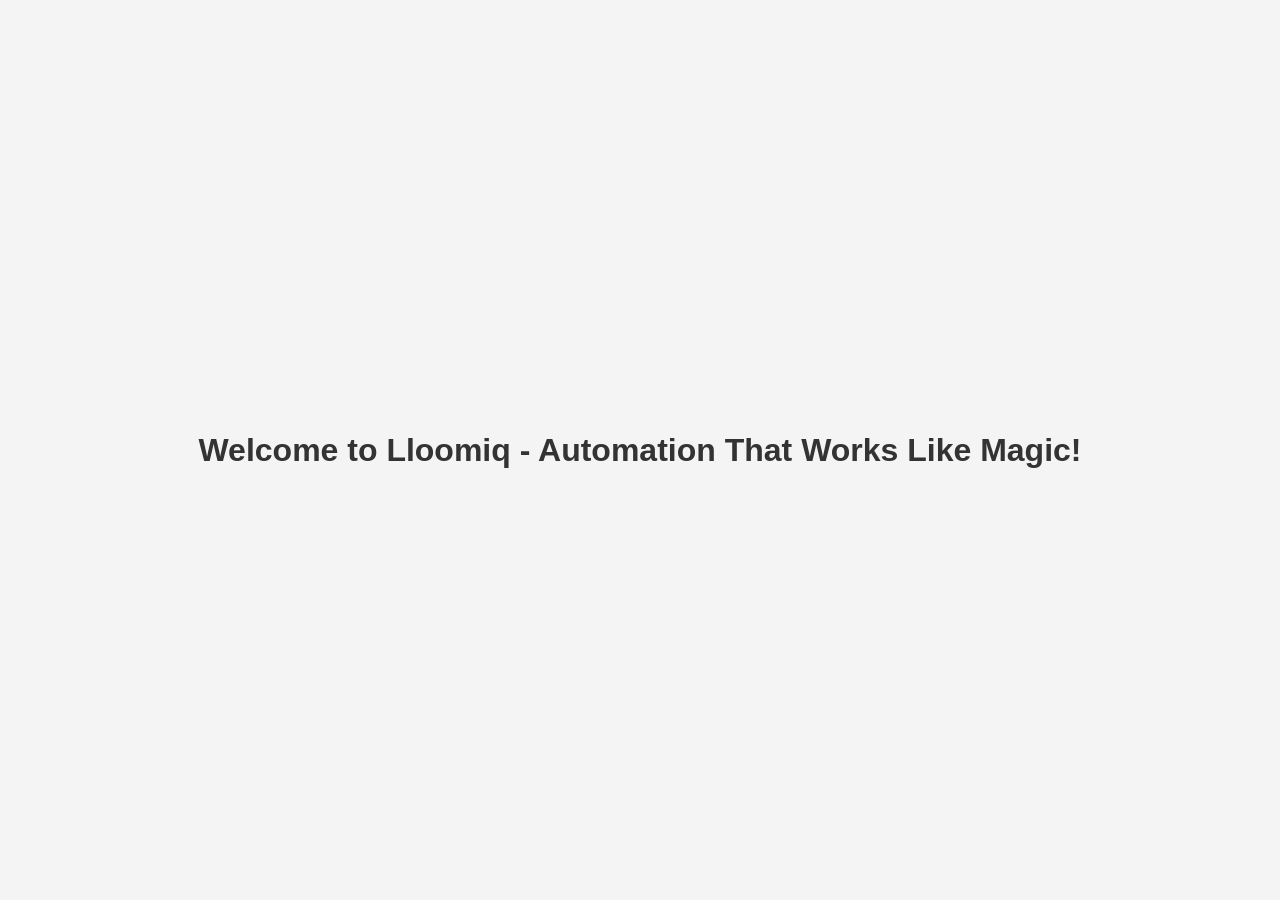
==== index.html @ bb5e34b8 "index.html upload" ====
<!DOCTYPE html>
<html lang="en">
<head>
    <title>Welcome to Lloomiq</title>
    <meta charset="UTF-8">
    <meta name="description" content="Lloomiq - Your AI Sidekick for Small Business Automation">
    <style>
        body {
            font-family: Arial, sans-serif;
            display: flex;
            height: 100vh;
            align-items: center;
            justify-content: center;
            margin: 0;
            background-color: #f4f4f4;
        }
        h1 {
            color: #333;
        }
    </style>
</head>
<body>
    <h1>Welcome to Lloomiq - Automation That Works Like Magic!</h1>
</body>
</html>
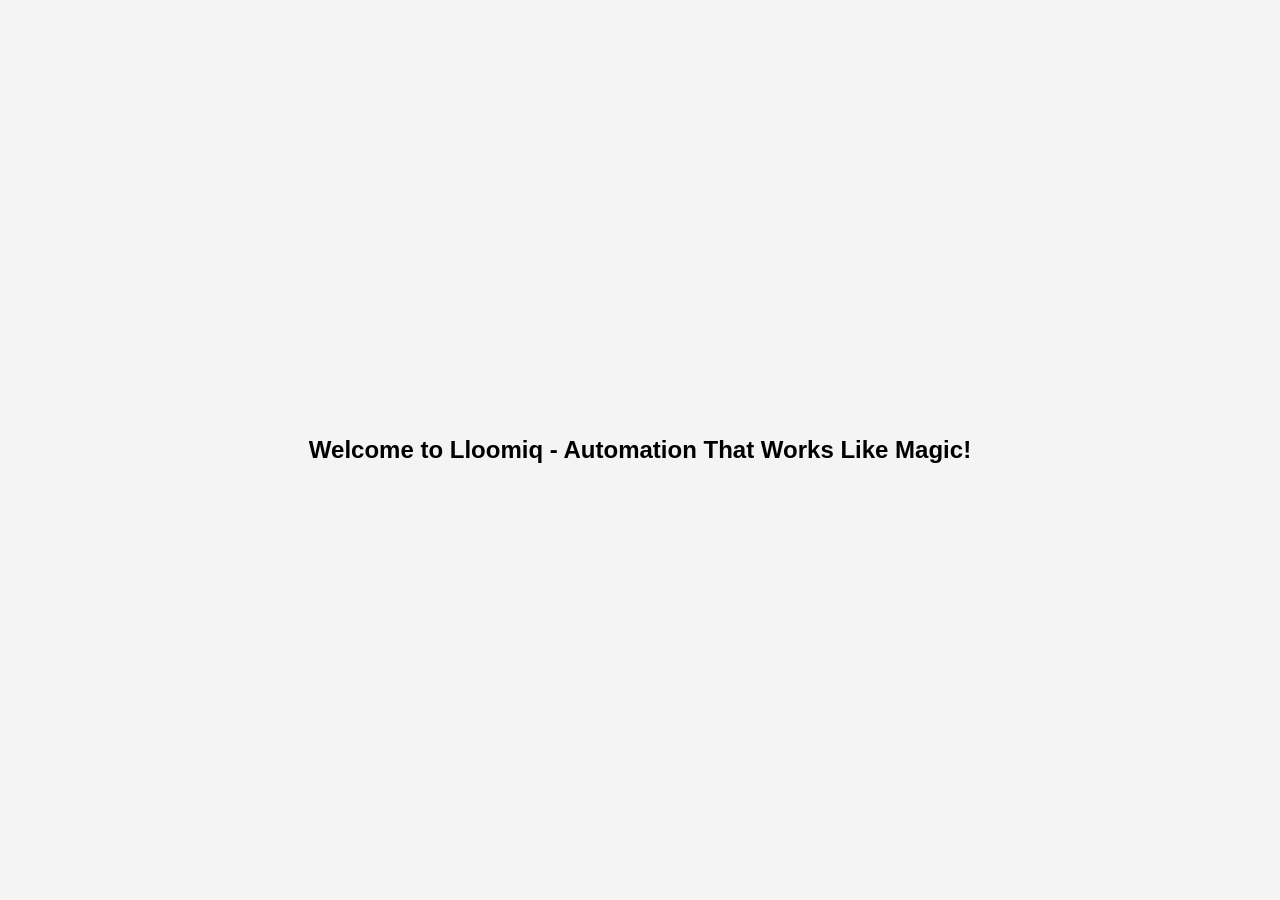
==== commit 7a1a7aab: "index.html upload" ====
--- a/index.html
+++ b/index.html
@@ -20,6 +20,6 @@
     </style>
 </head>
 <body>
-    <h1>Welcome to Lloomiq - Automation That Works Like Magic!</h1>
+    <h2>Welcome to Lloomiq - Automation That Works Like Magic!</h2>
 </body>
 </html>
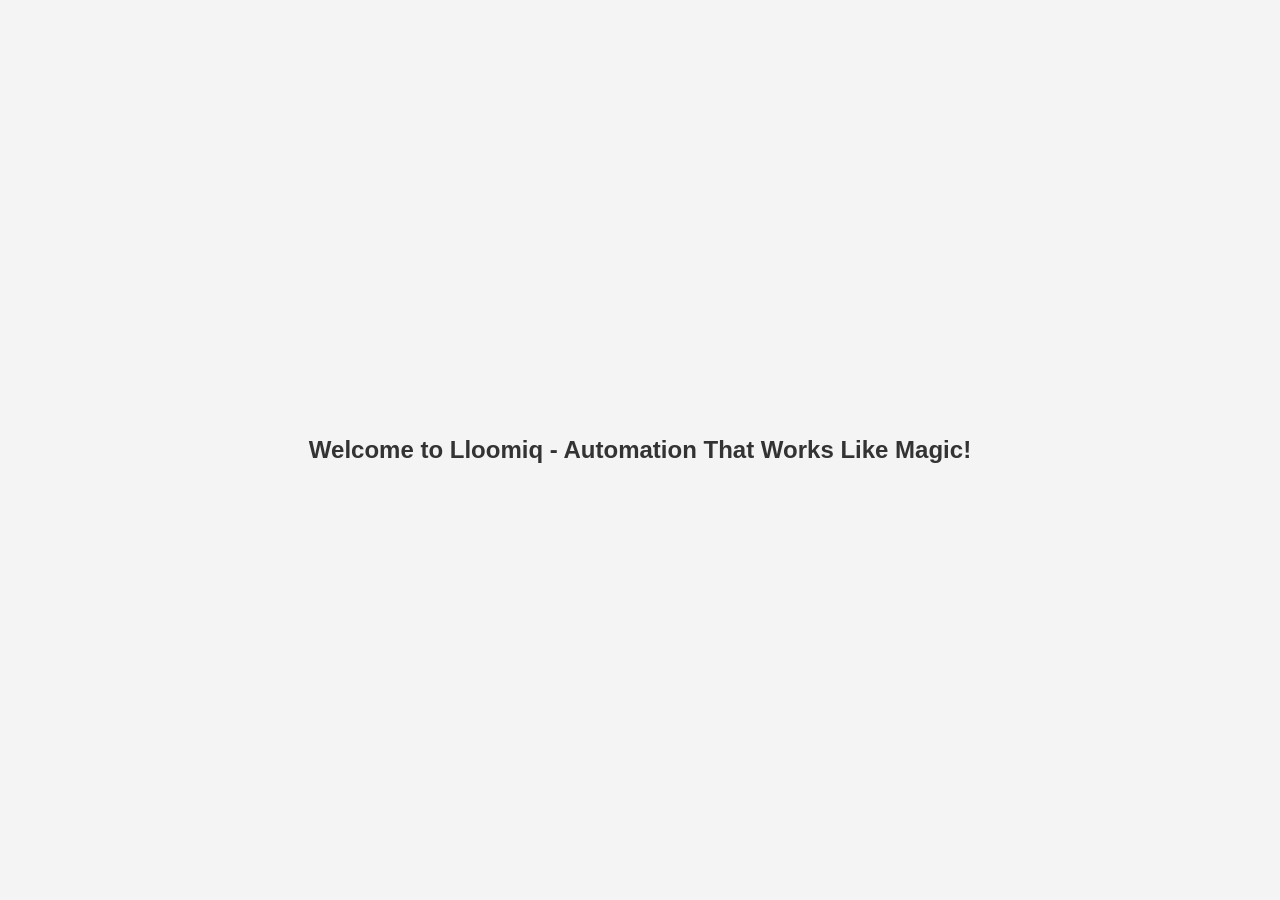
==== commit 6d35608e: "index.html" ====
--- a/index.html
+++ b/index.html
@@ -14,7 +14,7 @@
             margin: 0;
             background-color: #f4f4f4;
         }
-        h1 {
+        h2 {
             color: #333;
         }
     </style>
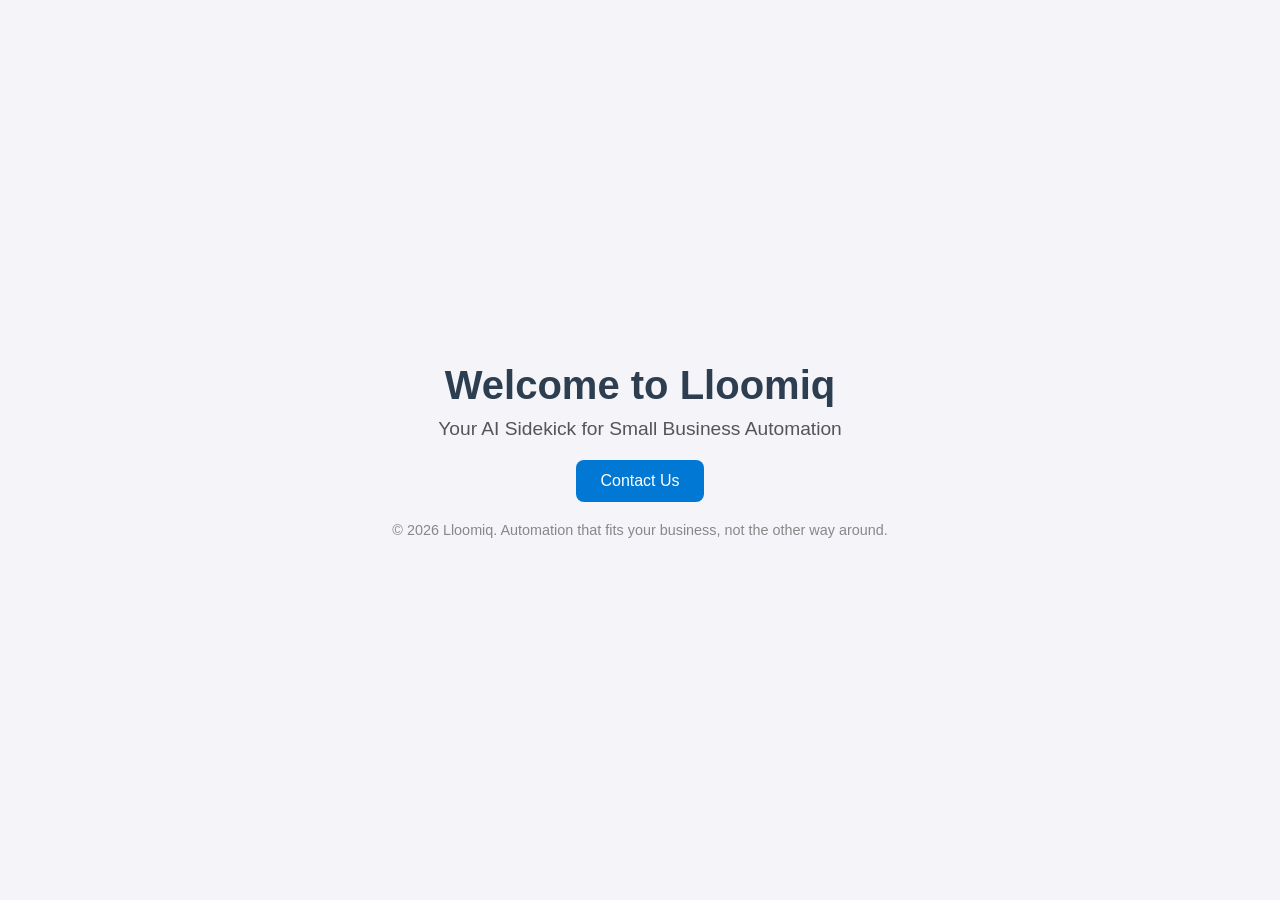
==== commit cf11cd23: "index.html" ====
--- a/index.html
+++ b/index.html
@@ -1,25 +1,64 @@
 <!DOCTYPE html>
 <html lang="en">
 <head>
-    <title>Welcome to Lloomiq</title>
     <meta charset="UTF-8">
-    <meta name="description" content="Lloomiq - Your AI Sidekick for Small Business Automation">
+    <meta name="viewport" content="width=device-width, initial-scale=1.0">
+    <title>Lloomiq - Your AI Sidekick for Small Business Automation</title>
     <style>
         body {
             font-family: Arial, sans-serif;
             display: flex;
-            height: 100vh;
+            flex-direction: column;
             align-items: center;
             justify-content: center;
+            height: 100vh;
             margin: 0;
-            background-color: #f4f4f4;
+            background-color: #f4f4f9;
+            color: #333;
+            text-align: center;
         }
-        h2 {
-            color: #333;
+        h1 {
+            font-size: 2.5rem;
+            margin: 0;
+            color: #2c3e50;
+        }
+        p {
+            font-size: 1.2rem;
+            margin: 10px 0 20px;
+            color: #555;
+        }
+        .cta {
+            background-color: #0078D4;
+            color: #fff;
+            padding: 12px 24px;
+            font-size: 1rem;
+            text-decoration: none;
+            border-radius: 8px;
+            transition: background-color 0.3s;
+        }
+        .cta:hover {
+            background-color: #005a9e;
+        }
+        footer {
+            margin-top: 20px;
+            font-size: 0.9rem;
+            color: #888;
         }
     </style>
 </head>
 <body>
-    <h2>Welcome to Lloomiq - Automation That Works Like Magic!</h2>
+
+<h1>Welcome to Lloomiq</h1>
+<p>Your AI Sidekick for Small Business Automation</p>
+<a href="mailto:hello@lloomiq.com" class="cta">Contact Us</a>
+
+<footer>
+    &copy; <span id="year"></span> Lloomiq. Automation that fits your business, not the other way around.
+</footer>
+
+<script>
+    document.getElementById('year').textContent = new Date().getFullYear();
+</script>
+
 </body>
 </html>
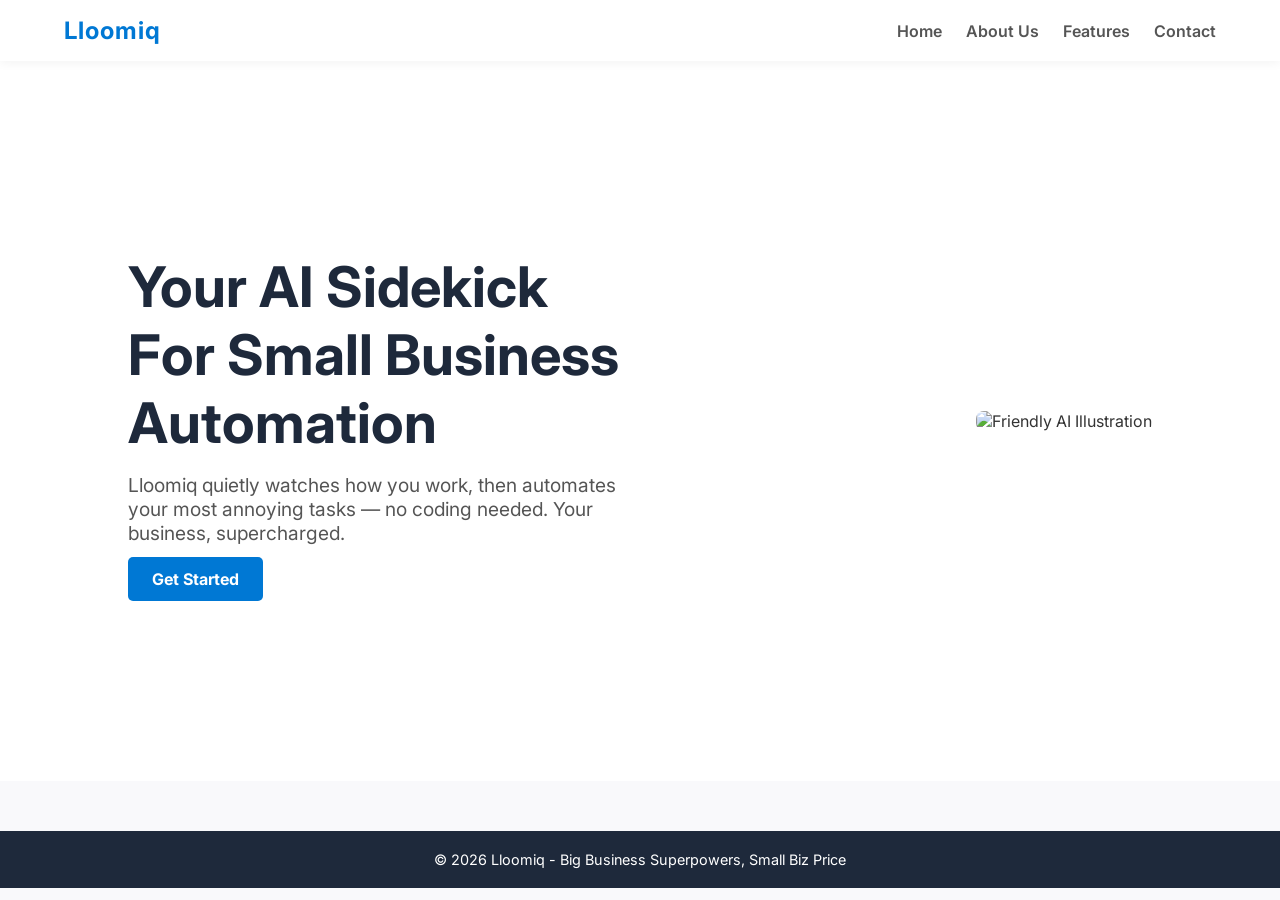
==== commit a5fa21a1: "index.html" ====
--- a/index.html
+++ b/index.html
@@ -3,61 +3,143 @@
 <head>
     <meta charset="UTF-8">
     <meta name="viewport" content="width=device-width, initial-scale=1.0">
-    <title>Lloomiq - Your AI Sidekick for Small Business Automation</title>
+    <title>Lloomiq - Your AI Sidekick</title>
+    <link href="https://fonts.googleapis.com/css2?family=Inter:wght@400;600;700&display=swap" rel="stylesheet">
     <style>
+        * {
+            box-sizing: border-box;
+            margin: 0;
+            padding: 0;
+        }
         body {
-            font-family: Arial, sans-serif;
+            font-family: 'Inter', sans-serif;
+            background-color: #f9f9fb;
+            color: #333;
+        }
+        header {
             display: flex;
-            flex-direction: column;
+            justify-content: space-between;
             align-items: center;
-            justify-content: center;
-            height: 100vh;
-            margin: 0;
-            background-color: #f4f4f9;
-            color: #333;
-            text-align: center;
+            padding: 1rem 5%;
+            background-color: #fff;
+            box-shadow: 0 2px 10px rgba(0, 0, 0, 0.05);
+            position: sticky;
+            top: 0;
+            z-index: 100;
         }
-        h1 {
-            font-size: 2.5rem;
-            margin: 0;
-            color: #2c3e50;
+        .logo {
+            font-weight: 700;
+            font-size: 1.5rem;
+            letter-spacing: 1px;
+            color: #0078D4;
         }
-        p {
+        nav a {
+            margin-left: 20px;
+            text-decoration: none;
+            color: #555;
+            font-weight: 600;
+            transition: color 0.3s;
+        }
+        nav a:hover {
+            color: #0078D4;
+        }
+        .hero {
+            display: flex;
+            align-items: center;
+            justify-content: space-between;
+            padding: 5% 10%;
+            background-color: #fff;
+            min-height: 80vh;
+        }
+        .hero-text {
+            max-width: 500px;
+            text-align: left;
+        }
+        .hero-text h1 {
+            font-size: 3.5rem;
+            font-weight: 700;
+            margin-bottom: 1rem;
+            color: #1e293b;
+        }
+        .hero-text p {
             font-size: 1.2rem;
-            margin: 10px 0 20px;
             color: #555;
+            margin-bottom: 1.5rem;
         }
-        .cta {
+        .cta-btn {
+            padding: 12px 24px;
             background-color: #0078D4;
-            color: #fff;
-            padding: 12px 24px;
-            font-size: 1rem;
+            color: white;
             text-decoration: none;
-            border-radius: 8px;
+            font-weight: bold;
+            border-radius: 5px;
             transition: background-color 0.3s;
         }
-        .cta:hover {
-            background-color: #005a9e;
+        .cta-btn:hover {
+            background-color: #005ea6;
+        }
+        .hero-image {
+            max-width: 40%;
+        }
+        .hero-image img {
+            width: 100%;
+            border-radius: 8px;
         }
         footer {
-            margin-top: 20px;
+            text-align: center;
+            padding: 20px;
+            background-color: #1e293b;
+            color: white;
             font-size: 0.9rem;
-            color: #888;
+            margin-top: 50px;
+        }
+        @media (max-width: 768px) {
+            .hero {
+                flex-direction: column;
+                text-align: center;
+            }
+            .hero-image {
+                max-width: 80%;
+                margin-top: 20px;
+            }
+            nav a {
+                margin: 0 10px;
+            }
+            .hero-text h1 {
+                font-size: 2.5rem;
+            }
         }
     </style>
 </head>
 <body>
 
-<h1>Welcome to Lloomiq</h1>
-<p>Your AI Sidekick for Small Business Automation</p>
-<a href="mailto:hello@lloomiq.com" class="cta">Contact Us</a>
+<header>
+    <div class="logo">Lloomiq</div>
+    <nav>
+        <a href="#">Home</a>
+        <a href="#about">About Us</a>
+        <a href="#features">Features</a>
+        <a href="#contact">Contact</a>
+    </nav>
+</header>
+
+<section class="hero">
+    <div class="hero-text">
+        <h1>Your AI Sidekick<br>For Small Business Automation</h1>
+        <p>Lloomiq quietly watches how you work, then automates your most annoying tasks — no coding needed. Your business, supercharged.</p>
+        <a href="mailto:hello@lloomiq.com" class="cta-btn">Get Started</a>
+    </div>
+    <div class="hero-image">
+        <img src="https://cdn.midjourney.com/30ff636d-f10b-40ba-a5cb-4cca80efff45/0_1.png" alt="Friendly AI Illustration">
+    </div>
+</section>
 
 <footer>
-    &copy; <span id="year"></span> Lloomiq. Automation that fits your business, not the other way around.
+    &copy; <span id="year"></span> Lloomiq - Big Business Superpowers, Small Biz Price
 </footer>
 
 <script>
-    document.getElementById('year').textContent = new Date().getFullYear();
+    document.getElementById('year').innerText = new Date().getFullYear();
 </script>
 
 </body>
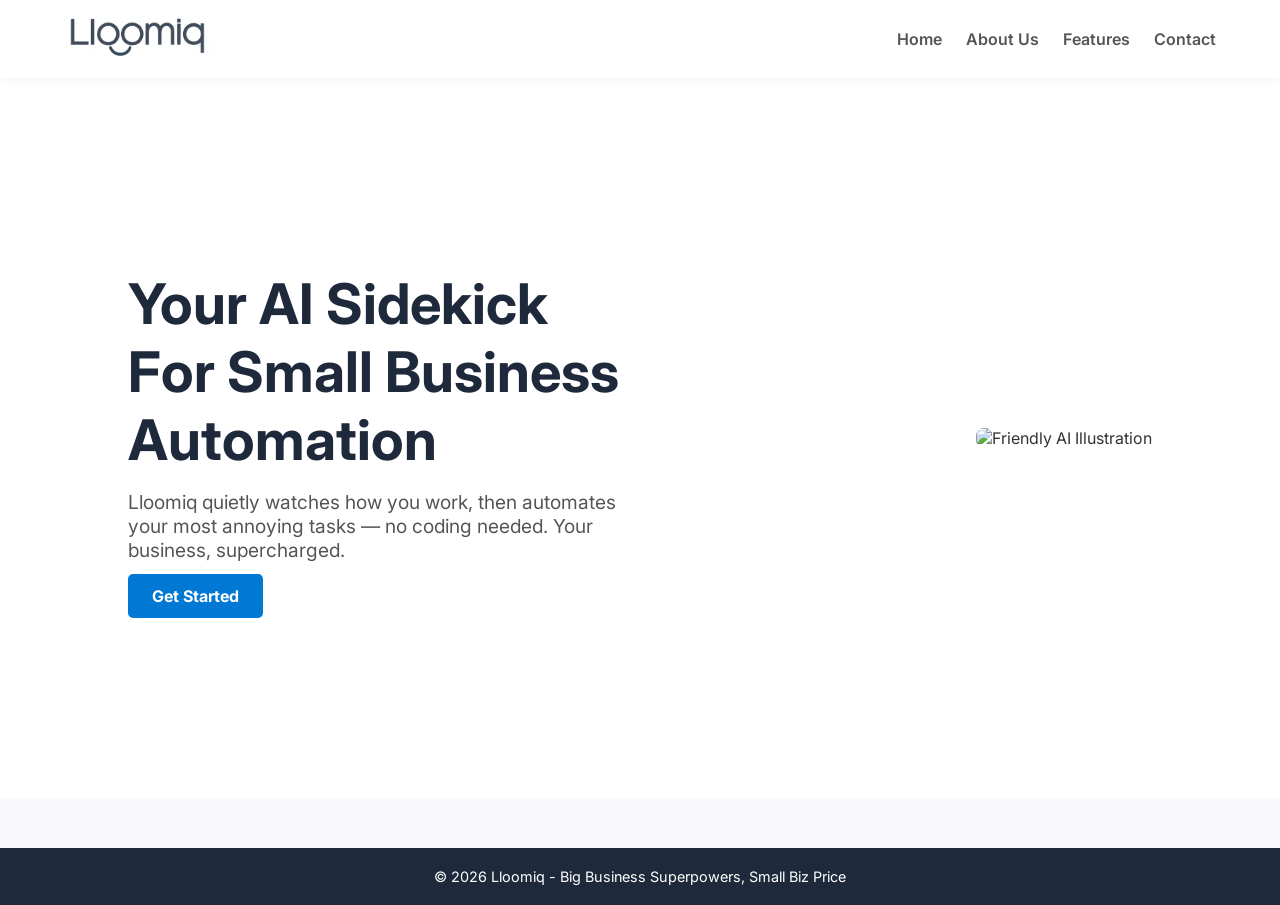
==== commit e51a9a9f: "index.html" ====
--- a/index.html
+++ b/index.html
@@ -33,6 +33,10 @@
             letter-spacing: 1px;
             color: #0078D4;
         }
+	.logo img {
+            height: 40px;
+    	    object-fit: contain;
+	}
         nav a {
             margin-left: 20px;
             text-decoration: none;
@@ -114,7 +118,11 @@
 <body>
 
 <header>
-    <div class="logo">Lloomiq</div>
+    <div class="logo">
+        <a href="/">
+            <img src="logo.png" alt="Lloomiq Logo">
+        </a>
+    </div>
     <nav>
         <a href="#">Home</a>
         <a href="#about">About Us</a>
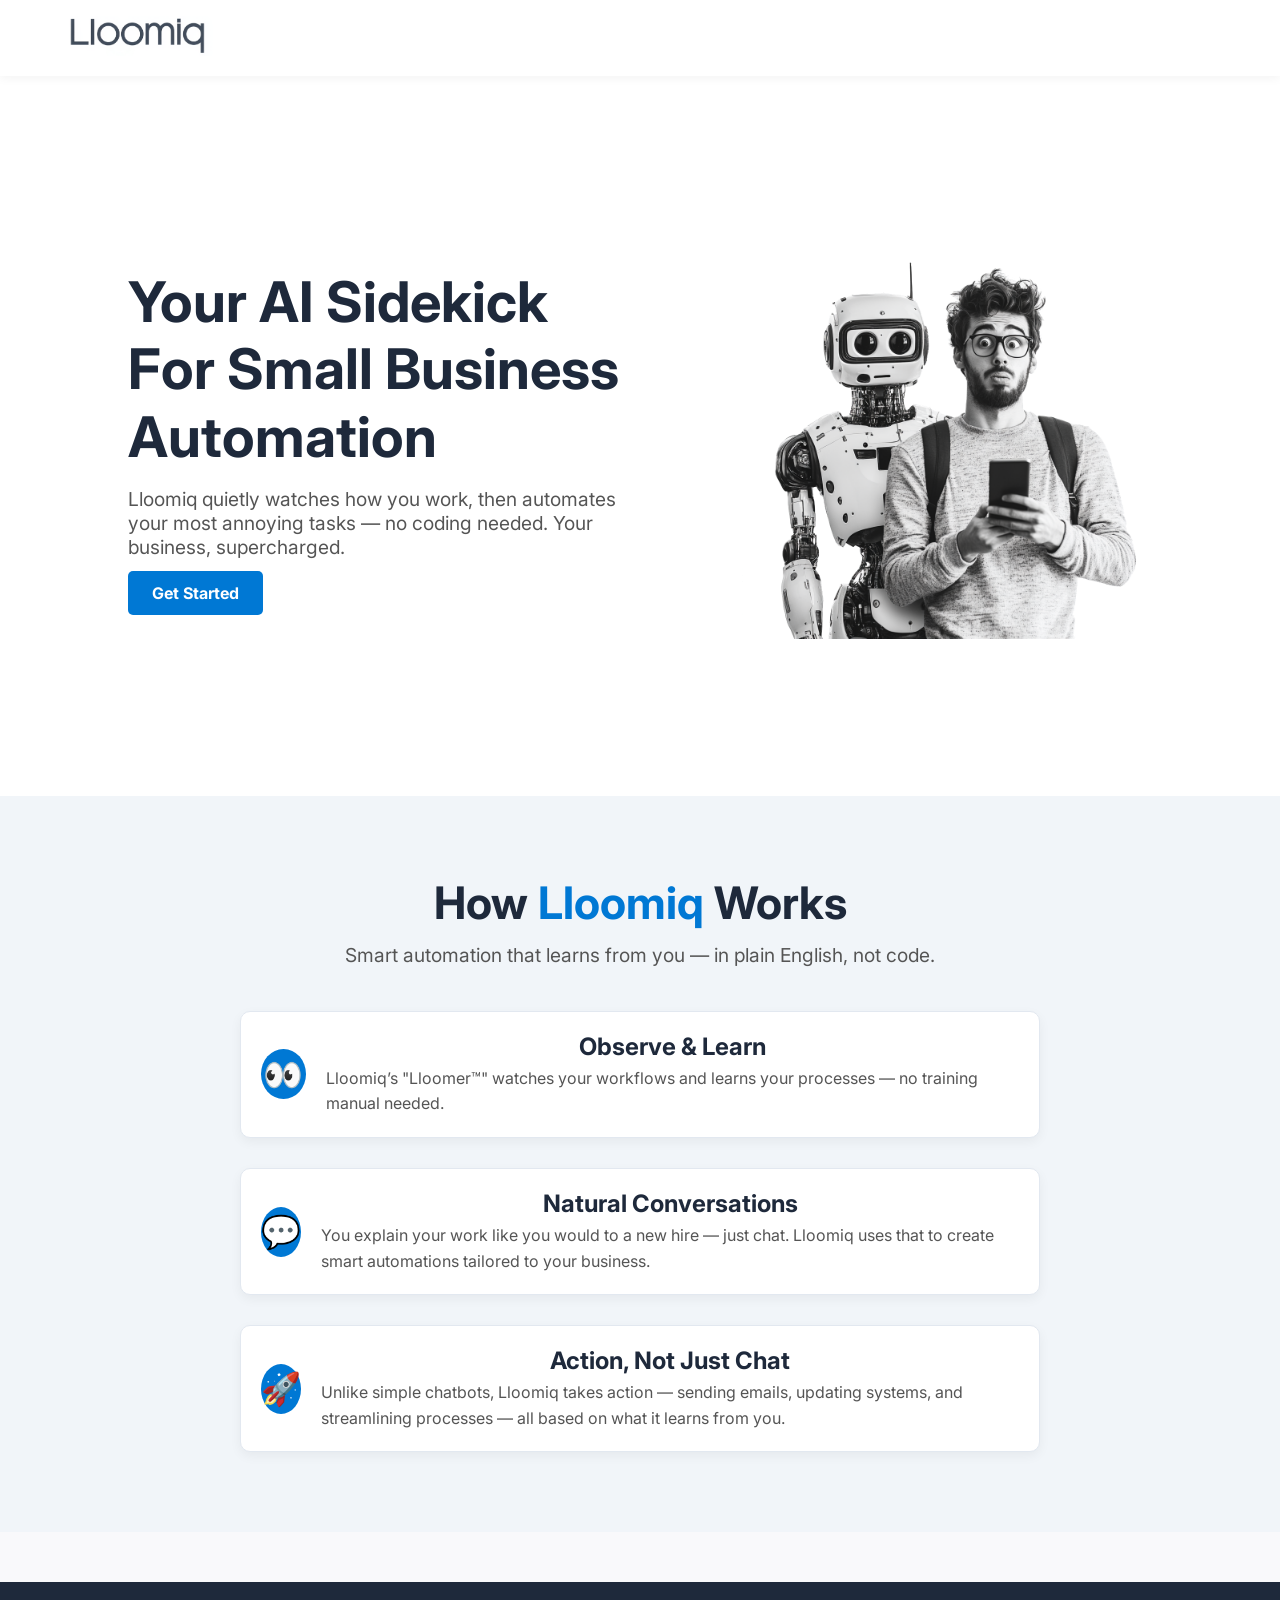
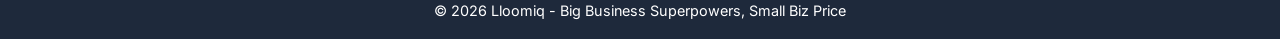
==== commit 36a8f41f: "index.html" ====
--- a/index.html
+++ b/index.html
@@ -15,6 +15,7 @@
             font-family: 'Inter', sans-serif;
             background-color: #f9f9fb;
             color: #333;
+            scroll-behavior: smooth;
         }
         header {
             display: flex;
@@ -27,21 +28,16 @@
             top: 0;
             z-index: 100;
         }
-        .logo {
-            font-weight: 700;
-            font-size: 1.5rem;
-            letter-spacing: 1px;
-            color: #0078D4;
-        }
-	.logo img {
+        .logo img {
             height: 40px;
-    	    object-fit: contain;
-	}
+            object-fit: contain;
+        }
         nav a {
             margin-left: 20px;
             text-decoration: none;
             color: #555;
             font-weight: 600;
+            font-size: 0.95rem;
             transition: color 0.3s;
         }
         nav a:hover {
@@ -57,13 +53,13 @@
         }
         .hero-text {
             max-width: 500px;
-            text-align: left;
         }
         .hero-text h1 {
             font-size: 3.5rem;
             font-weight: 700;
             margin-bottom: 1rem;
             color: #1e293b;
+            line-height: 1.2;
         }
         .hero-text p {
             font-size: 1.2rem;
@@ -89,6 +85,75 @@
             width: 100%;
             border-radius: 8px;
         }
+        .how-it-works {
+            background-color: #f1f5f9;
+            padding: 80px 10%;
+            text-align: center;
+        }
+        .section-header {
+            margin-bottom: 40px;
+        }
+        .section-header h2 {
+            font-size: 2.8rem;
+            color: #1e293b;
+            font-weight: 700;
+            margin-bottom: 10px;
+        }
+        .section-header .highlight {
+            color: #0078D4;
+        }
+        .section-header .subtext {
+            font-size: 1.2rem;
+            color: #555;
+            max-width: 600px;
+            margin: 0 auto;
+            line-height: 1.6;
+        }
+        .steps-container {
+            display: flex;
+            flex-direction: column;
+            gap: 30px;
+            align-items: center;
+        }
+        .step {
+            background: #ffffff;
+            border: 1px solid #e2e8f0;
+            border-radius: 10px;
+            display: flex;
+            align-items: center;
+            padding: 20px;
+            width: 100%;
+            max-width: 800px;
+            box-shadow: 0 4px 12px rgba(0, 0, 0, 0.05);
+            transition: transform 0.3s ease, box-shadow 0.3s ease;
+        }
+        .step:hover {
+            transform: translateY(-5px);
+            box-shadow: 0 10px 20px rgba(0, 0, 0, 0.1);
+        }
+        .step-icon {
+            font-size: 2rem;
+            background: #0078D4;
+            color: #fff;
+            border-radius: 50%;
+            width: 50px;
+            height: 50px;
+            display: flex;
+            align-items: center;
+            justify-content: center;
+            margin-right: 20px;
+        }
+        .step-content h3 {
+            font-size: 1.5rem;
+            color: #1e293b;
+            margin-bottom: 5px;
+        }
+        .step-content p {
+            font-size: 1rem;
+            color: #555;
+            line-height: 1.6;
+            text-align: left;
+        }
         footer {
             text-align: center;
             padding: 20px;
@@ -106,11 +171,13 @@
                 max-width: 80%;
                 margin-top: 20px;
             }
-            nav a {
-                margin: 0 10px;
-            }
-            .hero-text h1 {
-                font-size: 2.5rem;
+            .step {
+                flex-direction: column;
+                align-items: flex-start;
+                text-align: left;
+            }
+            .step-icon {
+                margin-bottom: 10px;
             }
         }
     </style>
@@ -119,16 +186,8 @@
 
 <header>
     <div class="logo">
-        <a href="/">
-            <img src="logo.png" alt="Lloomiq Logo">
-        </a>
-    </div>
-    <nav>
-        <a href="#">Home</a>
-        <a href="#about">About Us</a>
-        <a href="#features">Features</a>
-        <a href="#contact">Contact</a>
-    </nav>
+        <a href="/"><img src="logo.png" alt="Lloomiq Logo"></a>
+    </div>
 </header>
 
 <section class="hero">
@@ -138,7 +197,37 @@
         <a href="mailto:hello@lloomiq.com" class="cta-btn">Get Started</a>
     </div>
     <div class="hero-image">
-        <img src="https://cdn.midjourney.com/30ff636d-f10b-40ba-a5cb-4cca80efff45/0_1.png" alt="Friendly AI Illustration">
+        <img src="hero.png" alt="Friendly AI Illustration">
+    </div>
+</section>
+
+<section class="how-it-works">
+    <div class="section-header">
+        <h2>How <span class="highlight">Lloomiq</span> Works</h2>
+        <p class="subtext">Smart automation that learns from you — in plain English, not code.</p>
+    </div>
+    <div class="steps-container">
+        <div class="step">
+            <div class="step-icon">👀</div>
+            <div class="step-content">
+                <h3>Observe & Learn</h3>
+                <p>Lloomiq’s "Lloomer™" watches your workflows and learns your processes — no training manual needed.</p>
+            </div>
+        </div>
+        <div class="step">
+            <div class="step-icon">💬</div>
+            <div class="step-content">
+                <h3>Natural Conversations</h3>
+                <p>You explain your work like you would to a new hire — just chat. Lloomiq uses that to create smart automations tailored to your business.</p>
+            </div>
+        </div>
+        <div class="step">
+            <div class="step-icon">🚀</div>
+            <div class="step-content">
+                <h3>Action, Not Just Chat</h3>
+                <p>Unlike simple chatbots, Lloomiq takes action — sending emails, updating systems, and streamlining processes — all based on what it learns from you.</p>
+            </div>
+        </div>
     </div>
 </section>
 
